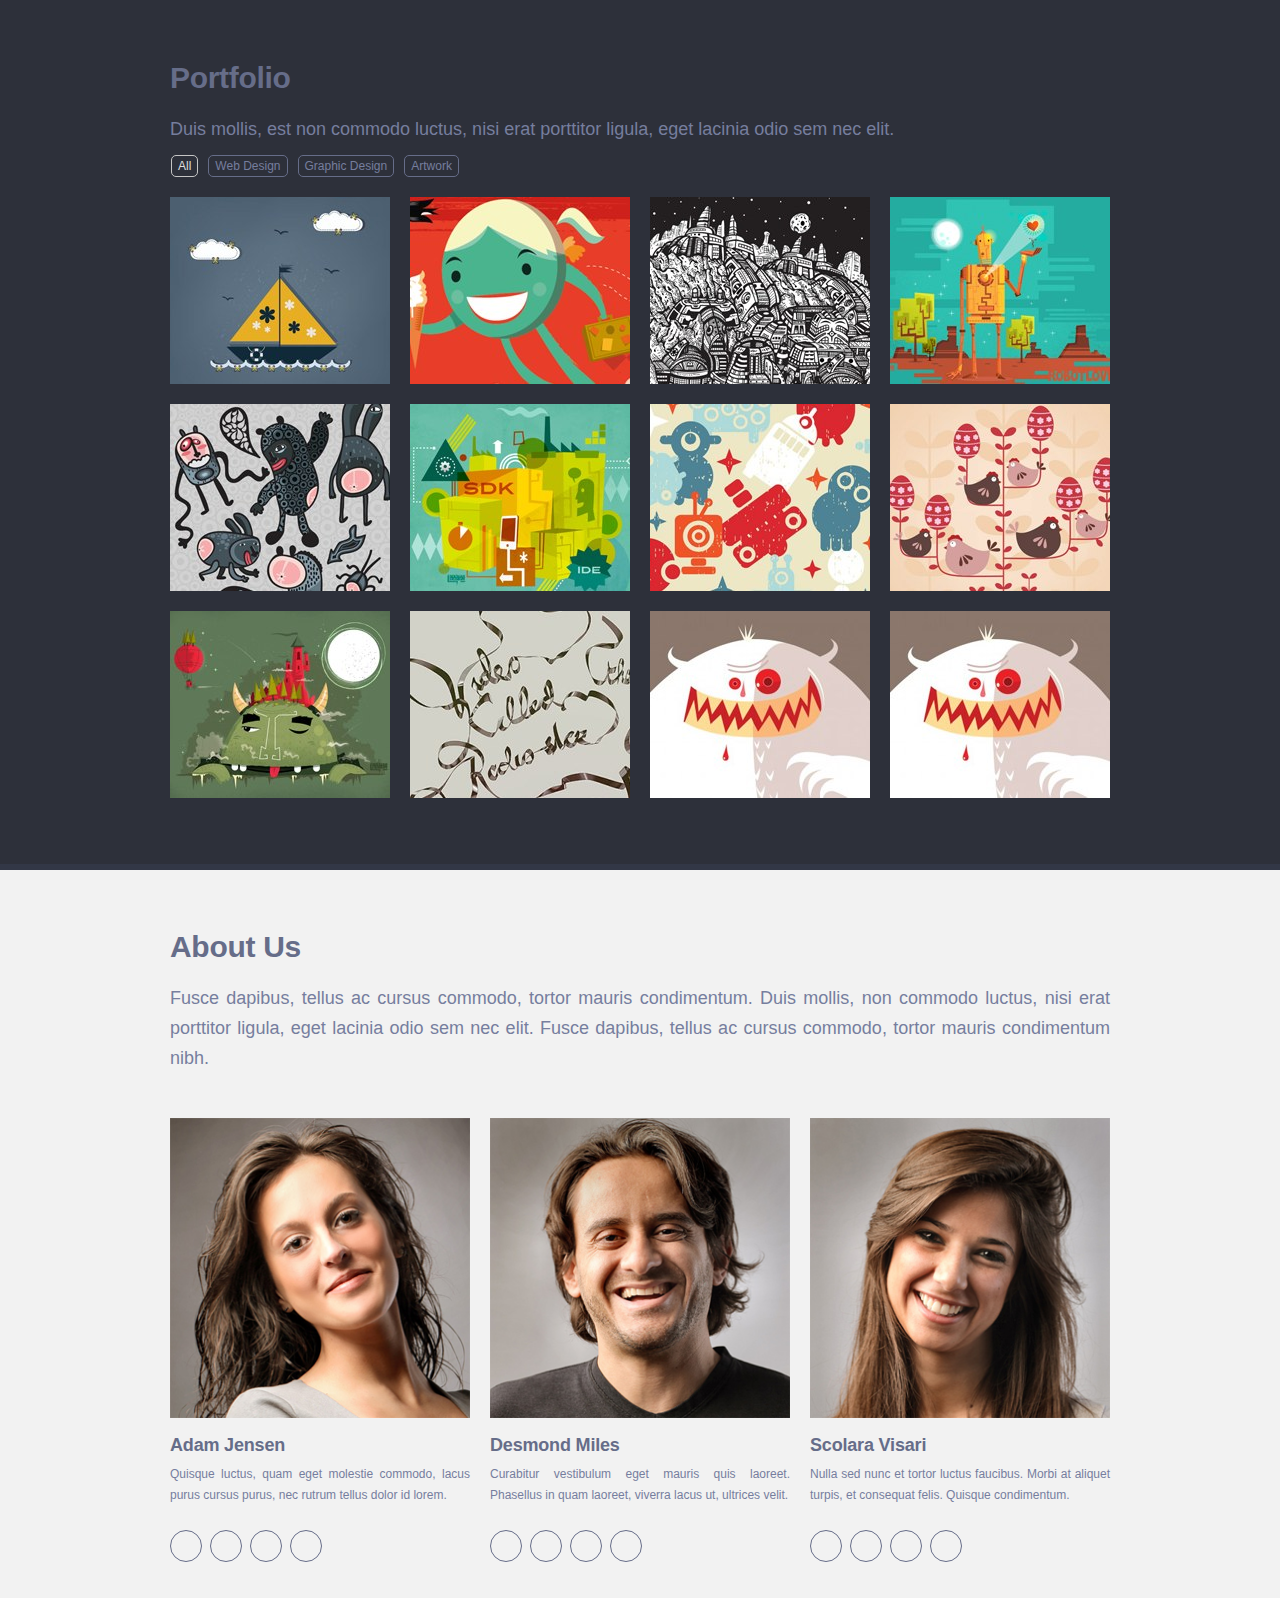
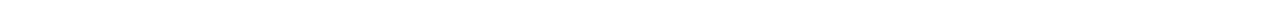
==== singolo2.html @ 2e020466 "init task singlo part 2" ====
<!DOCTYPE html>
<html lang="en">

<head>
  <meta charset="UTF-8">
  <meta name="viewport" content="width=device-width, initial-scale=1.0">
  <link rel="stylesheet" href="singolo2.css">
  <link rel="stylesheet" href="assets/fonts.css">
  <title>Singolo 2</title>
</head>

<body>
  <div class="portfolio">
    <div class="portfolio__content">
      <div class="portfolio__title title">Portfolio</div>
      <div class="portfolio__subtitle subtitle">Duis mollis, est non commodo luctus, nisi erat porttitor ligula, eget
        lacinia odio sem nec elit.</div>
      <div class="portfolio__filter">
        <button class="filter__item" autofocus>All</button>
        <button class="filter__item">Web Design</button>
        <button class="filter__item">Graphic Design</button>
        <button class="filter__item">Artwork</button>
      </div>
      <div class="portfolio__table">
        <div class="portfolio__item"><img src="assets/images/01.jpg" alt="01"></div>
        <div class="portfolio__item"><img src="assets/images/02.jpg" alt="02"></div>
        <div class="portfolio__item"><img src="assets/images/03.jpg" alt="03"></div>
        <div class="portfolio__item"><img src="assets/images/04.jpg" alt="04"></div>
        <div class="portfolio__item"><img src="assets/images/05.jpg" alt="05"></div>
        <div class="portfolio__item"><img src="assets/images/06.jpg" alt="06"></div>
        <div class="portfolio__item"><img src="assets/images/07.jpg" alt="07"></div>
        <div class="portfolio__item"><img src="assets/images/08.jpg" alt="08"></div>
        <div class="portfolio__item"><img src="assets/images/09.jpg" alt="09"></div>
        <div class="portfolio__item"><img src="assets/images/10.jpg" alt="10"></div>
        <div class="portfolio__item"><img src="assets/images/11.jpg" alt="11"></div>
        <div class="portfolio__item"><img src="assets/images/11.jpg" alt="12"></div>
      </div>
    </div>
  </div>

  <div class="about">
    <div class="about__content">
      <div class="about__title title">About Us</div>
      <div class="about__subtitle subtitle">Fusce dapibus, tellus ac cursus commodo, tortor mauris condimentum. Duis
        mollis, non commodo luctus, nisi erat porttitor ligula, eget lacinia odio sem nec elit. Fusce dapibus, tellus ac
        cursus commodo, tortor mauris condimentum nibh.</div>
    
    <div class="about__row">
      <div class="about__item">
        <div class="about__photo"><img src="assets/images/about-01.png" alt="Adam Jensen" width="300" height="300"></div>
        <div class="about__name">Adam Jensen</div>
        <div class="about__description">Quisque luctus, quam eget molestie commodo, lacus purus cursus purus, nec rutrum
          tellus dolor id lorem.</div>
        <div class="about__social-icons">
          <div class="icon-fb"></div>
          <div class="icon-google"></div>
          <div class="icon-twitter"></div>
          <div class="icon-linkedin"></div>
        </div>
      </div>
      <div class="about__item">
        <div class="about__photo"><img src="assets/images/about-02.png" alt="Desmond Miles" width="300" height="300"></div>
        <div class="about__name">Desmond Miles</div>
        <div class="about__description">Curabitur vestibulum eget mauris quis laoreet. Phasellus in quam laoreet,
          viverra lacus ut, ultrices velit.</div>
        <div class="about__social-icons">
          <div class="icon-fb"></div>
          <div class="icon-google"></div>
          <div class="icon-twitter"></div>
          <div class="icon-linkedin"></div>
        </div>
      </div>
      <div class="about__item">
        <div class="about__photo"><img src="assets/images/about-03.png" alt="Scolara Visari" width="300" height="300"></div>
        <div class="about__name">Scolara Visari</div>
        <div class="about__description">Nulla sed nunc et tortor luctus faucibus. Morbi at aliquet turpis, et consequat
          felis. Quisque condimentum.</div>
        <div class="about__social-icons">
          <div class="icon-fb"></div>
          <div class="icon-google"></div>
          <div class="icon-twitter"></div>
          <div class="icon-linkedin"></div>
        </div>
      </div>
    </div>
  </div>
  </div>
</body>

</html>
---- singolo2.css ----
body {
    margin: 0;
    padding: 0;
  
    font-family: 'Lato', sans-serif;
  }
  
  .portfolio {
    width: 100%;
    min-height: 864px;
    border-bottom: 6px solid #323746;
  
    background-color: #2d303a;
  }
  
  .portfolio__content {
    margin: 0 auto;
    width: 940px;
  }
  
  .portfolio__title {
    padding-top: 69px;
  }
  
  .title {
    font-size: 30px;
    line-height: 18px;
    color: #666d89;
    font-family: "Lato", sans-serif;
    font-weight: 900;
    letter-spacing: -0.01em;
  }
  
  .portfolio__subtitle {
    padding: 27px 0 11px 0;
  }
  
  .subtitle {
    font-size: 18px;
    line-height: 30px;
    color: #767e9e;
    font-family: "Lato", sans-serif;
    font-weight: 300;
    text-align: justify;
  }
  
  .portfolio__filter {
    padding-left: 1px;
    display: inline-block;
  }
  
  .filter__item {
    float: left;
    padding: 0 6px 0 6px;
    margin-right: 10px;
    height: 22px;
    border-radius: 5px;
    border: 1px solid #666d89;
  
    background-color: #2d303a;
  
    font-size: 12px;
    line-height: 20px;
    color: #767e9e;
    font-family: "Lato", sans-serif;
    font-weight: 400;
  }
  
  .filter__item:hover {
    cursor: pointer;
  
    box-shadow: 0px 0px 2px 1px #767e9e;
  
    transition: all 150ms ease-in-out;
  }
  
  .filter__item:active {
    opacity: 0.5;
  }
  
  .filter__item:focus {
    color: #dedede;
    outline: none;
    border: 1px solid #c5c5c5;
  }
  
  .portfolio__table {
    display: flex;
    justify-content: space-between;
    flex-wrap: wrap;
    margin-top: -1px;
  }
  
  .portfolio__item {
    padding-top: 17px;
    padding-bottom: 3px;
  
    width: 220px;
    height: 187px;
  }
  
  .portfolio__item>img:hover {
    cursor: pointer;
  
    transform: scale(1.05);
  
    transition: all 250ms ease-in-out;
  }
  
  .portfolio__item>img:active {
    opacity: 0.5;
  
    transition: all 150ms ease-in-out;
  }
  
  .about {
    width: 100%;
    min-height: 728px;
    border-bottom: 6px solid white;
  
    background-color: #f2f2f2;
  }
  
  .about__content {
    margin: 0 auto;
    width: 940px;
  }
  
  .about__title {
    padding-top: 68px;
  }
  
  .about__subtitle {
    padding: 27px 0 45px 0;
  }
  
  .about__row {
    display: flex;
    flex-direction: row;
    justify-content: space-between;
  }
  
  .about__item {
    width: 300px;
  }
  
  .about__photo:hover {
    cursor: pointer;
    opacity: 0.8;
  
    transition: all 150ms ease-in-out;
  }
  
  .about__photo:active {
    opacity: 0.6;
  }
  
  .about__name {
    padding: 14px 0 10px 0;
  
    font-size: 18px;
    line-height: 18px;
    color: #666d89;
    font-family: "Lato", sans-serif;
    font-weight: 900;
    letter-spacing: -0.01em;
  }
  
  .about__description {
    font-size: 12px;
    line-height: 21px;
    color: #767e9e;
    font-family: "Lato", sans-serif;
    font-weight: 400;
    text-align: left;
    text-align: justify;
  }
  
  .about__social-icons {
    padding-top: 24px;
  }
  
  .about__social-icons>div {
    float: left;
    margin-right: 8px;
  
    width: 30px;
    height: 30px;
    border-radius: 50%;
    border: 1px solid #666d89;
  
    background-repeat: no-repeat;
    background-position: center;
  
    transition: all 150ms ease-in-out;
  }
  
  .about__social-icons>div:hover {
    cursor: pointer;
    opacity: 0.7;
  }
  
  .about__social-icons>div:active {
    opacity: 0.4;
  }
  
  .icon-fb {
    background-image: url(assets/icon-fb.png);
  }
  
  .icon-google {
    background-image: url(assets/icon-google.png);
  }
  
  .icon-twitter {
    background-image: url(assets/icon-twitter.png);
  }
  
  .icon-linkedin {
    background-image: url(assets/icon-linkedin.png);
  }
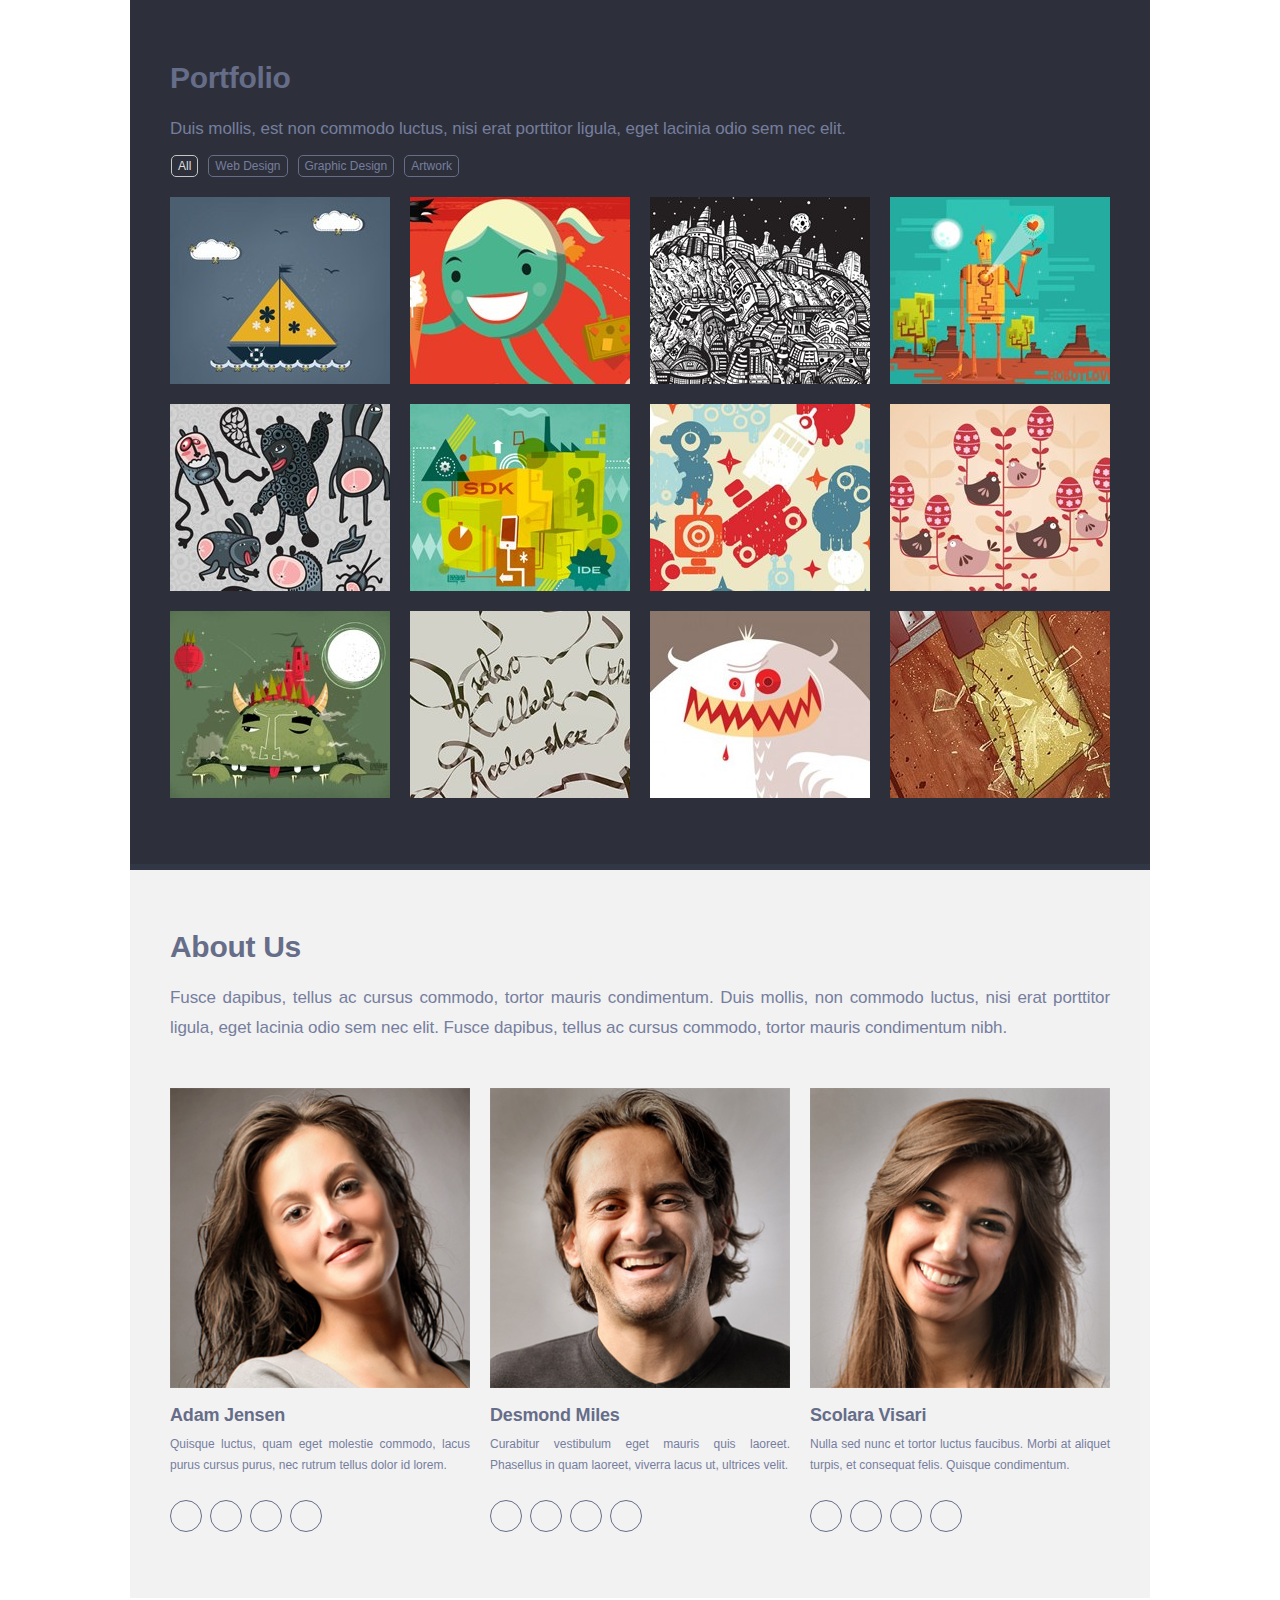
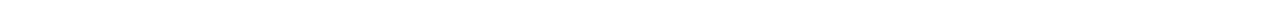
==== commit 92630c12: "feat: fix text and width" ====
--- a/singolo2.html
+++ b/singolo2.html
@@ -33,7 +33,7 @@
         <div class="portfolio__item"><img src="assets/images/09.jpg" alt="09"></div>
         <div class="portfolio__item"><img src="assets/images/10.jpg" alt="10"></div>
         <div class="portfolio__item"><img src="assets/images/11.jpg" alt="11"></div>
-        <div class="portfolio__item"><img src="assets/images/11.jpg" alt="12"></div>
+        <div class="portfolio__item"><img src="assets/images/12.jpg" alt="12"></div>
       </div>
     </div>
   </div>
--- a/singolo2.css
+++ b/singolo2.css
@@ -6,10 +6,10 @@
   }
   
   .portfolio {
-    width: 100%;
+    max-width: 1020px;
     min-height: 864px;
     border-bottom: 6px solid #323746;
-  
+    margin: 0 auto;
     background-color: #2d303a;
   }
   
@@ -27,7 +27,7 @@
     line-height: 18px;
     color: #666d89;
     font-family: "Lato", sans-serif;
-    font-weight: 900;
+    font-weight: 700;
     letter-spacing: -0.01em;
   }
   
@@ -36,12 +36,13 @@
   }
   
   .subtitle {
-    font-size: 18px;
+    font-size: 17px;
     line-height: 30px;
     color: #767e9e;
     font-family: "Lato", sans-serif;
     font-weight: 300;
     text-align: justify;
+    letter-spacing: -0.005em;
   }
   
   .portfolio__filter {
@@ -114,10 +115,10 @@
   }
   
   .about {
-    width: 100%;
+    max-width: 1020px;
     min-height: 728px;
     border-bottom: 6px solid white;
-  
+    margin: 0 auto;
     background-color: #f2f2f2;
   }
   
